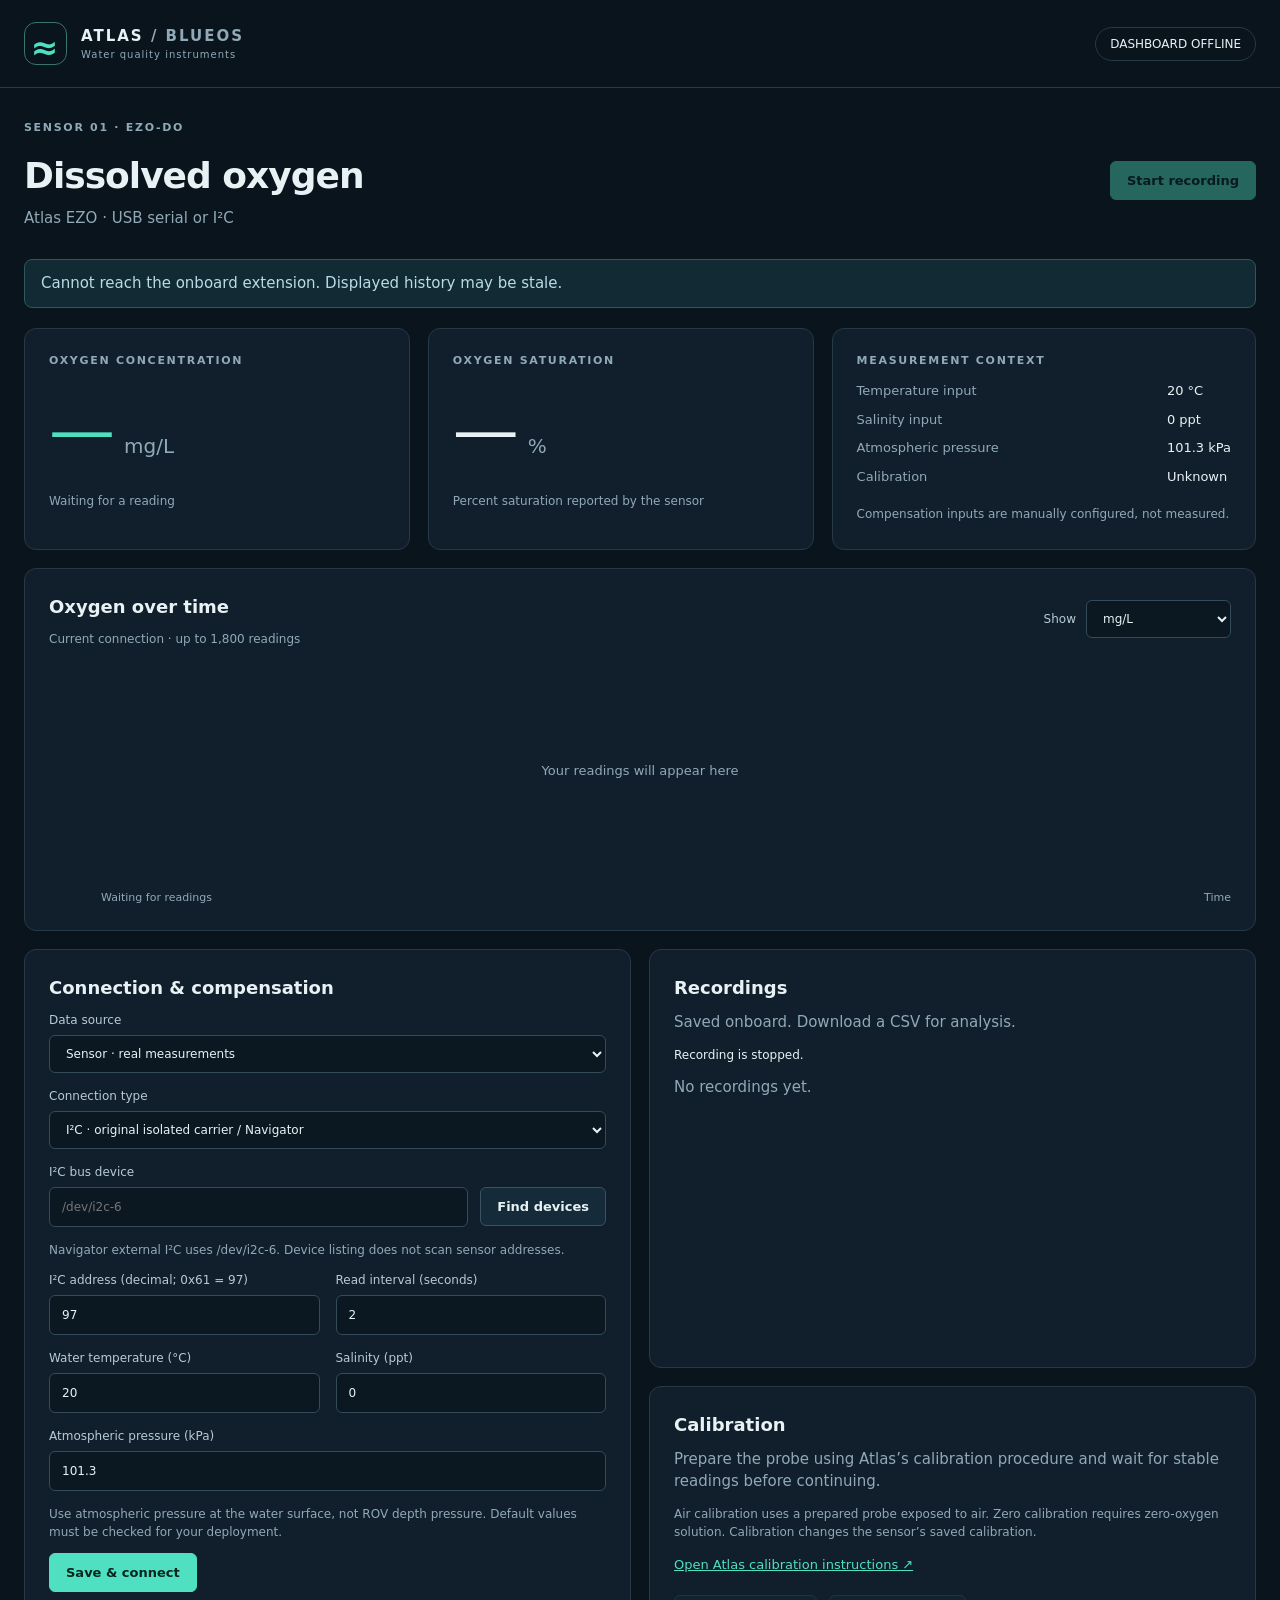
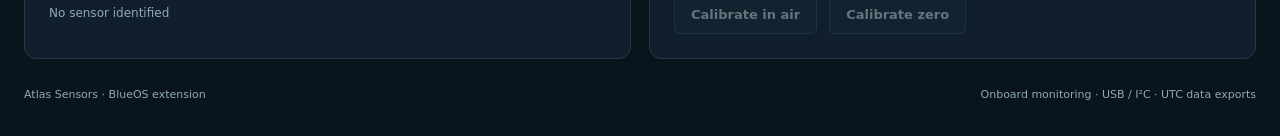
==== atlas/static/index.html @ 9c94e86c "Publish BlueOS extension through GitHub Container Registry" ====
<!doctype html>
<html lang="en">
<head><meta charset="utf-8"><meta name="viewport" content="width=device-width,initial-scale=1"><title>Atlas Sensors · BlueOS</title><link rel="stylesheet" href="style.css"></head>
<body>
<header><div class="brand"><span class="mark">≈</span><div>ATLAS <span class="muted">/ BLUEOS</span><small>Water quality instruments</small></div></div><span class="badge" id="status">Connecting to dashboard…</span></header>
<main>
<div class="heading"><div><p class="eyebrow">SENSOR 01 · EZO-DO</p><h1>Dissolved oxygen</h1><p class="muted">Atlas EZO · USB serial or I²C</p></div><button id="record" class="primary" disabled>Start recording</button></div>
<div id="notice" role="status" class="notice">Choose your sensor connection below to begin.</div>
<div id="message" role="alert" class="notice error" hidden></div>
<section class="metrics" aria-label="Current measurements">
<article class="card reading"><p class="eyebrow">OXYGEN CONCENTRATION</p><div><strong id="mg">—</strong><span class="unit">mg/L</span></div><p id="freshness" class="muted">Waiting for a reading</p></article>
<article class="card reading"><p class="eyebrow">OXYGEN SATURATION</p><div><strong id="sat">—</strong><span class="unit">%</span></div><p class="muted">Percent saturation reported by the sensor</p></article>
<article class="card context"><p class="eyebrow">MEASUREMENT CONTEXT</p><dl><dt>Temperature input</dt><dd id="ctx-temp">20 °C</dd><dt>Salinity input</dt><dd id="ctx-sal">0 ppt</dd><dt>Atmospheric pressure</dt><dd id="ctx-pressure">101.3 kPa</dd><dt>Calibration</dt><dd id="cal-status">Unknown</dd></dl><small class="muted">Compensation inputs are manually configured, not measured.</small></article>
</section>
<section class="card trend"><div class="section-title"><div><h2>Oxygen over time</h2><p class="muted">Current connection · up to 1,800 readings</p></div><label class="inline">Show <select id="metric"><option value="mg_l">mg/L</option><option value="saturation_pct">% saturation</option></select></label></div><canvas id="chart" role="img" aria-label="Dissolved oxygen trend chart"></canvas><div class="chart-footer"><span id="chart-start">Waiting for readings</span><span id="chart-end">Time</span></div></section>
<div class="bottom-grid">
<section class="card"><h2>Connection & compensation</h2><form id="settings">
<label>Data source<select id="mode"><option value="hardware">Sensor · real measurements</option><option value="demo">Demo · simulated measurements</option></select></label>
<label>Connection type<select id="transport"><option value="i2c">I²C · original isolated carrier / Navigator</option><option value="uart">UART / USB serial</option></select></label>
<div class="port-row"><label><span id="port-label">I²C bus device</span><input id="port" list="ports" placeholder="/dev/i2c-6"><datalist id="ports"></datalist></label><button type="button" id="refresh">Find devices</button></div><p id="port-help" class="muted small">Navigator external I²C uses /dev/i2c-6. Device listing does not scan sensor addresses.</p>
<div class="form-grid"><label id="address-field">I²C address (decimal; 0x61 = 97)<input id="i2c_address" type="number" min="8" max="119" step="1" value="97" required></label><label id="baud-field" hidden>Baud rate<select id="baud"><option>300</option><option>1200</option><option>2400</option><option selected>9600</option><option>19200</option><option>38400</option><option>57600</option><option>115200</option></select></label><label>Read interval (seconds)<input id="interval_s" type="number" min="1" max="60" step="1" value="2" required></label></div>
<div class="form-grid"><label>Water temperature (°C)<input id="temperature_c" type="number" min="0" max="50" step="0.1" value="20" required></label><label>Salinity (ppt)<input id="salinity_ppt" type="number" min="0" max="42" step="0.1" value="0" required></label></div>
<label>Atmospheric pressure (kPa)<input id="pressure_kpa" type="number" min="50" max="150" step="0.1" value="101.3" required></label><p class="small muted">Use atmospheric pressure at the water surface, not ROV depth pressure. Default values must be checked for your deployment.</p>
<button class="primary" id="save" type="submit">Save & connect</button><p class="small muted" id="identity">No sensor identified</p></form>
</section>
<div class="right-stack"><section class="card"><h2>Recordings</h2><p class="muted">Saved onboard. Download a CSV for analysis.</p><p id="record-state" class="small">Recording is stopped.</p><div id="sessions" class="sessions"><p class="muted">No recordings yet.</p></div></section>
<section class="card"><h2>Calibration</h2><p class="muted">Prepare the probe using Atlas’s calibration procedure and wait for stable readings before continuing.</p><p class="small muted">Air calibration uses a prepared probe exposed to air. Zero calibration requires zero-oxygen solution. Calibration changes the sensor’s saved calibration.</p><a href="https://files.atlas-scientific.com/DO_EZO_Datasheet.pdf" target="_blank" rel="noopener">Open Atlas calibration instructions ↗</a><div class="actions"><button id="cal-air" disabled>Calibrate in air</button><button id="cal-zero" disabled>Calibrate zero</button></div></section></div>
</div>
<footer>Atlas Sensors · BlueOS extension <span>Onboard monitoring · USB / I²C · UTC data exports</span></footer>
</main><script src="app.js"></script></body></html>
---- atlas/static/style.css ----
:root{color-scheme:dark;--bg:#09141d;--panel:#101f2b;--line:#263946;--text:#e8f2f5;--muted:#91a9b7;--accent:#4fe0c1}*{box-sizing:border-box}body{margin:0;background:var(--bg);color:var(--text);font:15px/1.5 system-ui,-apple-system,Segoe UI,sans-serif}header{padding:22px max(24px,calc((100vw - 1240px)/2));border-bottom:1px solid var(--line);display:flex;align-items:center;justify-content:space-between;gap:16px}.brand{display:flex;gap:14px;align-items:center;font-weight:700;letter-spacing:2px}.mark{display:grid;place-items:center;width:43px;height:43px;border:1px solid #3a746b;border-radius:12px;color:var(--accent);font-size:33px}.brand small{display:block;font-size:10px;color:var(--muted);letter-spacing:1px;font-weight:400}main{max-width:1288px;margin:auto;padding:32px 24px}h1{font-size:36px;letter-spacing:-1px;margin:2px 0 4px}h2{font-size:18px;margin:0 0 10px;font-weight:600}p{margin:0 0 12px}.heading{display:flex;align-items:center;justify-content:space-between;gap:16px;margin-bottom:18px}.eyebrow{font-size:11px;font-weight:650;letter-spacing:1.7px;color:var(--muted)}.muted{color:var(--muted)}.small,small{font-size:12px}.badge{font-size:12px;border:1px solid var(--line);border-radius:30px;padding:7px 14px;white-space:nowrap}.badge.live{color:var(--accent);border-color:#2a7365}.badge.demo{color:#f2c76e;border-color:#806738}.notice{border:1px solid #30565e;background:#112a33;padding:12px 16px;border-radius:8px;margin-bottom:20px;color:#b9dce4}.notice.demo{background:#302718;border-color:#69542f;color:#f2ce85}.notice.error{background:#351e25;border-color:#75424f;color:#ffb3c1}.metrics{display:grid;grid-template-columns:1fr 1fr 1.1fr;gap:18px}.card{background:var(--panel);border:1px solid var(--line);border-radius:12px;padding:24px}.reading strong{font-size:66px;letter-spacing:-3px;font-weight:500;font-variant-numeric:tabular-nums}.reading .unit{font-size:20px;color:var(--muted);margin-left:12px}.reading p:last-child{font-size:12px;margin:12px 0 0}.reading:first-child strong{color:var(--accent)}dl{display:grid;grid-template-columns:1fr auto;gap:9px;margin:8px 0 16px;font-size:13px}dt{color:var(--muted)}dd{margin:0;font-variant-numeric:tabular-nums}.trend{margin:18px 0}.section-title{display:flex;justify-content:space-between;gap:12px;align-items:center}.section-title p{font-size:12px}.inline{display:flex;gap:10px;align-items:center;width:auto}canvas{display:block;width:100%;height:230px}.chart-footer{display:flex;justify-content:space-between;color:var(--muted);font-size:11px;padding-left:52px}.bottom-grid{display:grid;grid-template-columns:1fr 1fr;gap:18px}.right-stack{display:flex;flex-direction:column;gap:18px}.right-stack .card:first-child{flex:1}label{display:block;font-size:12px;color:#b8cbd4;margin-bottom:14px}input,select{display:block;width:100%;margin-top:6px;background:#0b1822;border:1px solid #344b59;border-radius:6px;padding:10px 12px;font:inherit;color:var(--text);min-width:0}.inline select{margin:0;width:145px}button{border:1px solid #3a5261;border-radius:6px;background:#162b39;color:var(--text);font:600 13px system-ui;padding:11px 16px;cursor:pointer}button:hover{background:#203e4e}button.primary{background:var(--accent);border-color:var(--accent);color:#07251f}button.primary:hover{background:#8aedd7}button:disabled{opacity:.4;cursor:not-allowed}input:focus-visible,select:focus-visible,button:focus-visible,a:focus-visible{outline:2px solid var(--accent);outline-offset:3px}.form-grid{display:grid;grid-template-columns:1fr 1fr;gap:16px}.port-row{display:flex;gap:12px;align-items:center}.port-row label{flex:1;min-width:0}.port-row button{margin-top:8px;white-space:nowrap}a{color:var(--accent);font-size:13px}.actions{display:flex;gap:12px;margin-top:20px}.sessions{max-height:245px;overflow:auto}.session{display:flex;justify-content:space-between;align-items:center;gap:12px;border-top:1px solid var(--line);padding:12px 0;font-size:12px}.session small{display:block;color:var(--muted)}footer{margin-top:28px;color:var(--muted);font-size:11px;display:flex;justify-content:space-between;gap:12px}#identity{margin-top:12px;overflow-wrap:anywhere}[hidden]{display:none!important}@media(max-width:900px){.metrics{grid-template-columns:1fr 1fr}.context{grid-column:1/-1}.bottom-grid{grid-template-columns:1fr}.reading strong{font-size:54px}}@media(max-width:520px){header{padding:16px}.brand{letter-spacing:1px;font-size:12px}.badge{font-size:10px;padding:5px 9px}main{padding:22px 14px}h1{font-size:29px}.heading{align-items:flex-start;flex-direction:column}.card{padding:18px}.metrics{gap:10px}.reading strong{font-size:40px}.reading .unit{font-size:14px;margin-left:6px}.eyebrow{font-size:9px}.section-title{align-items:flex-start;flex-direction:column}.inline{margin-bottom:4px}.form-grid{gap:10px}footer{flex-direction:column}canvas{height:210px}}
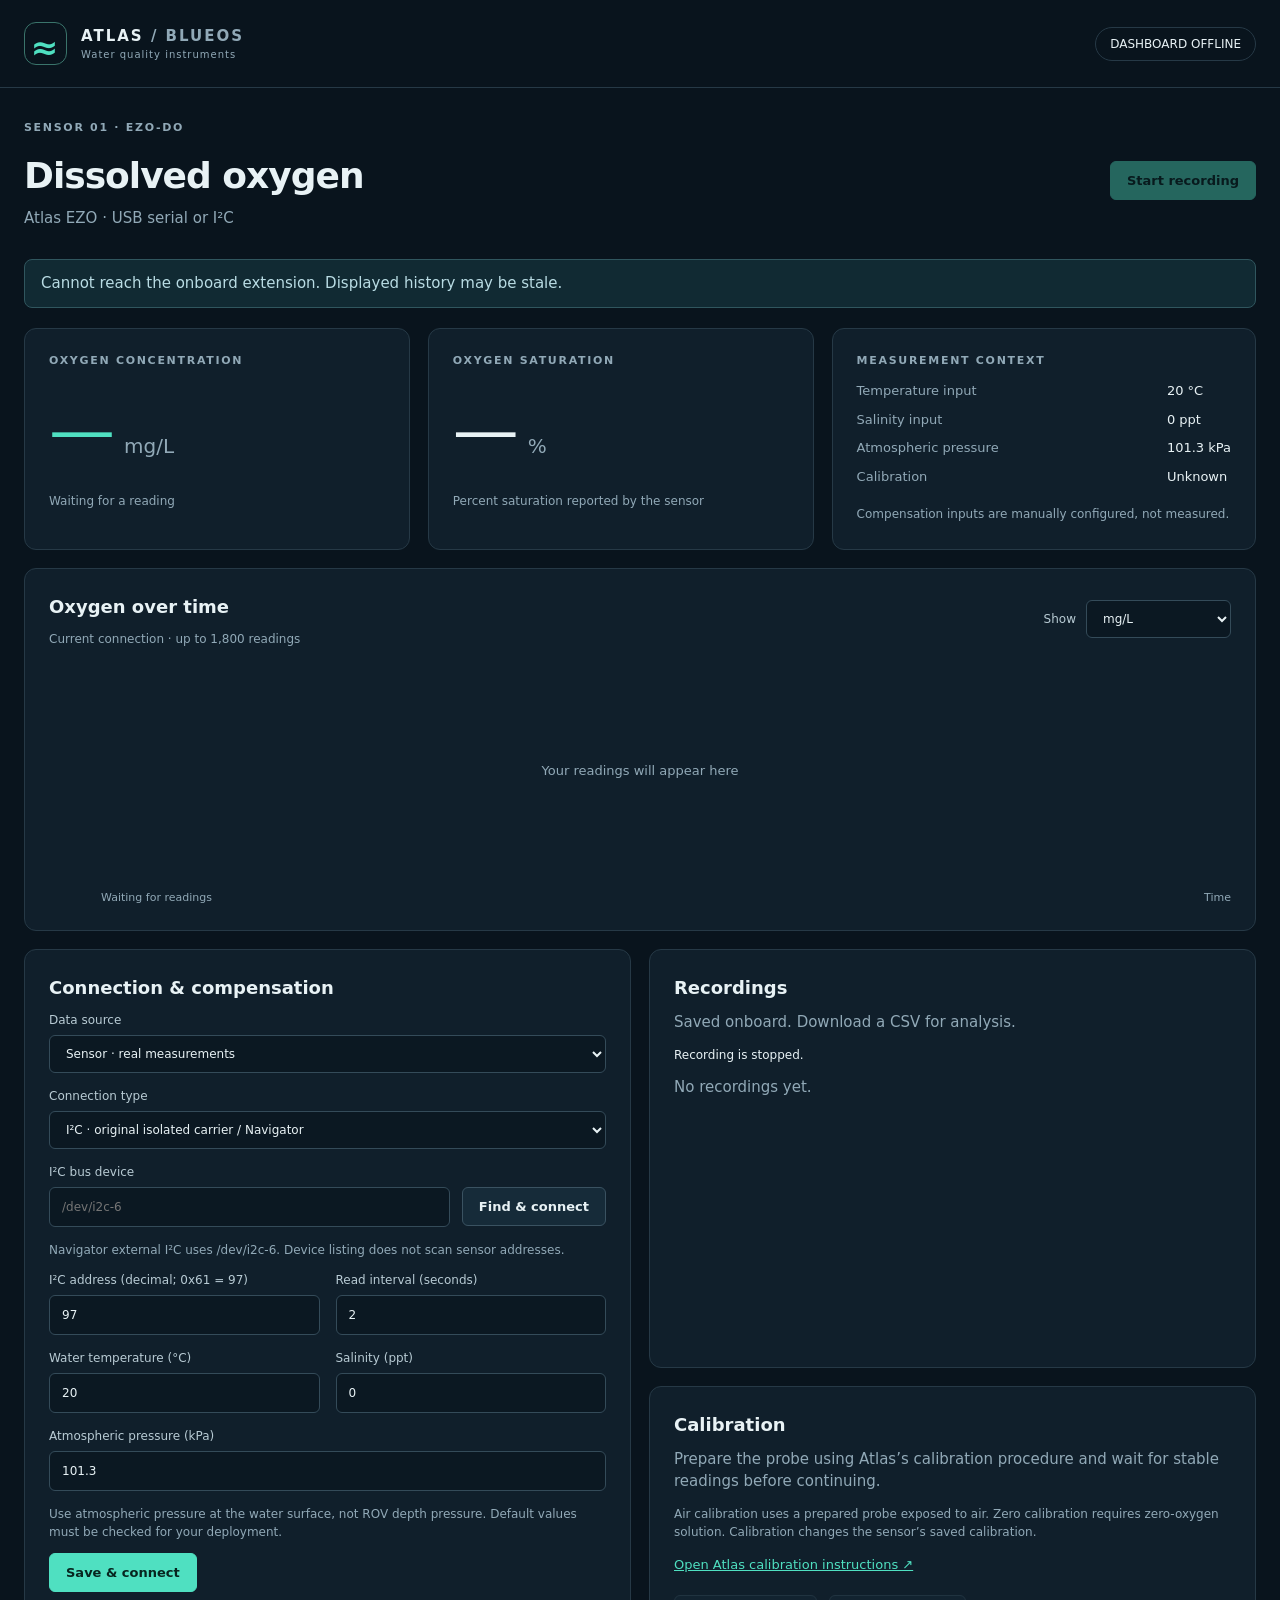
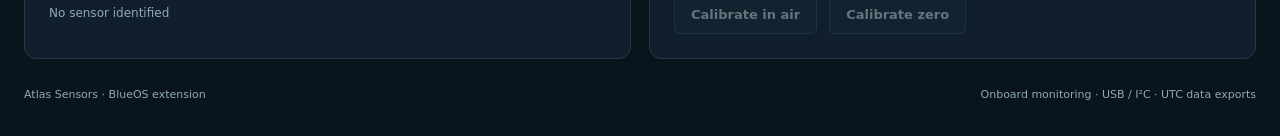
==== commit 9d3b715d: "Find and connect to EZO-DO automatically from the dashboard" ====
--- a/atlas/static/index.html
+++ b/atlas/static/index.html
@@ -17,7 +17,7 @@
 <section class="card"><h2>Connection & compensation</h2><form id="settings">
 <label>Data source<select id="mode"><option value="hardware">Sensor · real measurements</option><option value="demo">Demo · simulated measurements</option></select></label>
 <label>Connection type<select id="transport"><option value="i2c">I²C · original isolated carrier / Navigator</option><option value="uart">UART / USB serial</option></select></label>
-<div class="port-row"><label><span id="port-label">I²C bus device</span><input id="port" list="ports" placeholder="/dev/i2c-6"><datalist id="ports"></datalist></label><button type="button" id="refresh">Find devices</button></div><p id="port-help" class="muted small">Navigator external I²C uses /dev/i2c-6. Device listing does not scan sensor addresses.</p>
+<div class="port-row"><label><span id="port-label">I²C bus device</span><input id="port" list="ports" placeholder="/dev/i2c-6"><datalist id="ports"></datalist></label><button type="button" id="refresh">Find & connect</button></div><p id="port-help" class="muted small">Navigator external I²C uses /dev/i2c-6. Device listing does not scan sensor addresses.</p>
 <div class="form-grid"><label id="address-field">I²C address (decimal; 0x61 = 97)<input id="i2c_address" type="number" min="8" max="119" step="1" value="97" required></label><label id="baud-field" hidden>Baud rate<select id="baud"><option>300</option><option>1200</option><option>2400</option><option selected>9600</option><option>19200</option><option>38400</option><option>57600</option><option>115200</option></select></label><label>Read interval (seconds)<input id="interval_s" type="number" min="1" max="60" step="1" value="2" required></label></div>
 <div class="form-grid"><label>Water temperature (°C)<input id="temperature_c" type="number" min="0" max="50" step="0.1" value="20" required></label><label>Salinity (ppt)<input id="salinity_ppt" type="number" min="0" max="42" step="0.1" value="0" required></label></div>
 <label>Atmospheric pressure (kPa)<input id="pressure_kpa" type="number" min="50" max="150" step="0.1" value="101.3" required></label><p class="small muted">Use atmospheric pressure at the water surface, not ROV depth pressure. Default values must be checked for your deployment.</p>
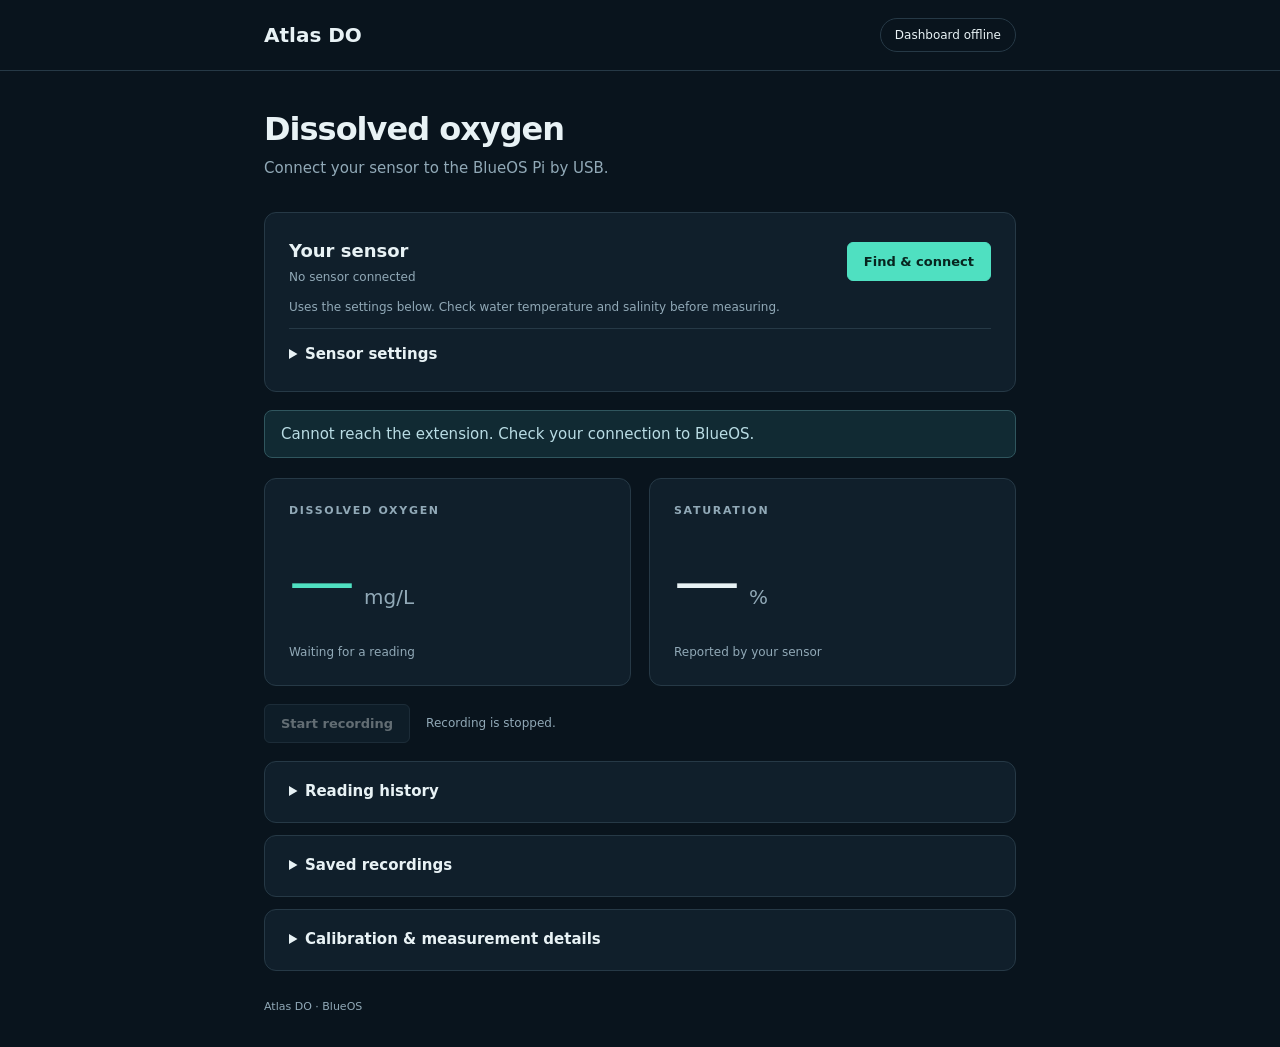
==== commit 4445dc4b: "Simplify the dashboard and explain sensor connection errors" ====
--- a/atlas/static/index.html
+++ b/atlas/static/index.html
@@ -1,30 +1,39 @@
 <!doctype html>
 <html lang="en">
-<head><meta charset="utf-8"><meta name="viewport" content="width=device-width,initial-scale=1"><title>Atlas Sensors · BlueOS</title><link rel="stylesheet" href="style.css"></head>
+<head><meta charset="utf-8"><meta name="viewport" content="width=device-width,initial-scale=1"><title>Atlas DO · BlueOS</title><link rel="stylesheet" href="style.css"></head>
 <body>
-<header><div class="brand"><span class="mark">≈</span><div>ATLAS <span class="muted">/ BLUEOS</span><small>Water quality instruments</small></div></div><span class="badge" id="status">Connecting to dashboard…</span></header>
+<header><div class="brand">Atlas DO</div><span class="badge" id="status">Loading…</span></header>
 <main>
-<div class="heading"><div><p class="eyebrow">SENSOR 01 · EZO-DO</p><h1>Dissolved oxygen</h1><p class="muted">Atlas EZO · USB serial or I²C</p></div><button id="record" class="primary" disabled>Start recording</button></div>
-<div id="notice" role="status" class="notice">Choose your sensor connection below to begin.</div>
+<div class="heading"><div><h1>Dissolved oxygen</h1><p class="muted">Connect your sensor to the BlueOS Pi by USB.</p></div></div>
+<form id="settings" class="card connection">
+<div class="connect-row"><div><h2>Your sensor</h2><p id="identity" class="small muted">No sensor connected</p></div><button type="button" class="primary" id="refresh">Find & connect</button></div>
+<p class="small muted">Uses the settings below. Check water temperature and salinity before measuring.</p>
+<details id="advanced"><summary>Sensor settings</summary><div class="details-content">
+<label>Connection<select id="transport"><option value="uart">USB carrier</option><option value="i2c">I²C · original carrier</option></select></label>
+<label><span id="port-label">USB device (optional)</span><input id="port" list="ports" placeholder="Choose automatically"><datalist id="ports"></datalist></label><p id="port-help" class="muted small">Find & connect chooses the sensor's USB port automatically.</p>
+<div class="form-grid"><label id="address-field" hidden>I²C address<input id="i2c_address" type="number" min="8" max="119" step="1" value="97" required></label><label id="baud-field">Baud rate<select id="baud"><option>300</option><option>1200</option><option>2400</option><option selected>9600</option><option>19200</option><option>38400</option><option>57600</option><option>115200</option></select></label><label>Read every (seconds)<input id="interval_s" type="number" min="1" max="60" step="1" value="2" required></label></div>
+<div class="form-grid"><label>Water temperature (°C)<input id="temperature_c" type="number" min="0" max="50" step="0.1" value="20" required></label><label>Salinity (ppt)<input id="salinity_ppt" type="number" min="0" max="42" step="0.1" value="0" required></label></div>
+<label>Air pressure at the water surface (kPa)<input id="pressure_kpa" type="number" min="50" max="150" step="0.1" value="101.3" required></label>
+<p class="small muted">These values are entered manually. Use surface air pressure, not pressure at the ROV's depth.</p>
+<label>Measurements<select id="mode"><option value="hardware">Real sensor</option><option value="demo">Demo · simulated readings</option></select></label>
+<button id="save" type="submit">Apply settings</button>
+</div></details>
+</form>
+<div id="notice" role="status" class="notice">Click Find & connect to start.</div>
+<details id="error-details" class="technical" hidden><summary>Technical details</summary><pre id="error-raw"></pre></details>
 <div id="message" role="alert" class="notice error" hidden></div>
+<details id="message-details" class="technical" hidden><summary>Technical details</summary><pre id="message-raw"></pre></details>
 <section class="metrics" aria-label="Current measurements">
-<article class="card reading"><p class="eyebrow">OXYGEN CONCENTRATION</p><div><strong id="mg">—</strong><span class="unit">mg/L</span></div><p id="freshness" class="muted">Waiting for a reading</p></article>
-<article class="card reading"><p class="eyebrow">OXYGEN SATURATION</p><div><strong id="sat">—</strong><span class="unit">%</span></div><p class="muted">Percent saturation reported by the sensor</p></article>
-<article class="card context"><p class="eyebrow">MEASUREMENT CONTEXT</p><dl><dt>Temperature input</dt><dd id="ctx-temp">20 °C</dd><dt>Salinity input</dt><dd id="ctx-sal">0 ppt</dd><dt>Atmospheric pressure</dt><dd id="ctx-pressure">101.3 kPa</dd><dt>Calibration</dt><dd id="cal-status">Unknown</dd></dl><small class="muted">Compensation inputs are manually configured, not measured.</small></article>
+<article class="card reading"><p class="eyebrow">DISSOLVED OXYGEN</p><div><strong id="mg">—</strong><span class="unit">mg/L</span></div><p id="freshness" class="muted">Waiting for a reading</p></article>
+<article class="card reading"><p class="eyebrow">SATURATION</p><div><strong id="sat">—</strong><span class="unit">%</span></div><p class="muted">Reported by your sensor</p></article>
 </section>
-<section class="card trend"><div class="section-title"><div><h2>Oxygen over time</h2><p class="muted">Current connection · up to 1,800 readings</p></div><label class="inline">Show <select id="metric"><option value="mg_l">mg/L</option><option value="saturation_pct">% saturation</option></select></label></div><canvas id="chart" role="img" aria-label="Dissolved oxygen trend chart"></canvas><div class="chart-footer"><span id="chart-start">Waiting for readings</span><span id="chart-end">Time</span></div></section>
-<div class="bottom-grid">
-<section class="card"><h2>Connection & compensation</h2><form id="settings">
-<label>Data source<select id="mode"><option value="hardware">Sensor · real measurements</option><option value="demo">Demo · simulated measurements</option></select></label>
-<label>Connection type<select id="transport"><option value="i2c">I²C · original isolated carrier / Navigator</option><option value="uart">UART / USB serial</option></select></label>
-<div class="port-row"><label><span id="port-label">I²C bus device</span><input id="port" list="ports" placeholder="/dev/i2c-6"><datalist id="ports"></datalist></label><button type="button" id="refresh">Find & connect</button></div><p id="port-help" class="muted small">Navigator external I²C uses /dev/i2c-6. Device listing does not scan sensor addresses.</p>
-<div class="form-grid"><label id="address-field">I²C address (decimal; 0x61 = 97)<input id="i2c_address" type="number" min="8" max="119" step="1" value="97" required></label><label id="baud-field" hidden>Baud rate<select id="baud"><option>300</option><option>1200</option><option>2400</option><option selected>9600</option><option>19200</option><option>38400</option><option>57600</option><option>115200</option></select></label><label>Read interval (seconds)<input id="interval_s" type="number" min="1" max="60" step="1" value="2" required></label></div>
-<div class="form-grid"><label>Water temperature (°C)<input id="temperature_c" type="number" min="0" max="50" step="0.1" value="20" required></label><label>Salinity (ppt)<input id="salinity_ppt" type="number" min="0" max="42" step="0.1" value="0" required></label></div>
-<label>Atmospheric pressure (kPa)<input id="pressure_kpa" type="number" min="50" max="150" step="0.1" value="101.3" required></label><p class="small muted">Use atmospheric pressure at the water surface, not ROV depth pressure. Default values must be checked for your deployment.</p>
-<button class="primary" id="save" type="submit">Save & connect</button><p class="small muted" id="identity">No sensor identified</p></form>
-</section>
-<div class="right-stack"><section class="card"><h2>Recordings</h2><p class="muted">Saved onboard. Download a CSV for analysis.</p><p id="record-state" class="small">Recording is stopped.</p><div id="sessions" class="sessions"><p class="muted">No recordings yet.</p></div></section>
-<section class="card"><h2>Calibration</h2><p class="muted">Prepare the probe using Atlas’s calibration procedure and wait for stable readings before continuing.</p><p class="small muted">Air calibration uses a prepared probe exposed to air. Zero calibration requires zero-oxygen solution. Calibration changes the sensor’s saved calibration.</p><a href="https://files.atlas-scientific.com/DO_EZO_Datasheet.pdf" target="_blank" rel="noopener">Open Atlas calibration instructions ↗</a><div class="actions"><button id="cal-air" disabled>Calibrate in air</button><button id="cal-zero" disabled>Calibrate zero</button></div></section></div>
-</div>
-<footer>Atlas Sensors · BlueOS extension <span>Onboard monitoring · USB / I²C · UTC data exports</span></footer>
+<div class="record-row"><button id="record" disabled>Start recording</button><p id="record-state" class="small muted">Recording is stopped.</p></div>
+<details class="card expandable" id="trend"><summary>Reading history</summary><div class="details-content"><label class="inline">Show <select id="metric"><option value="mg_l">mg/L</option><option value="saturation_pct">% saturation</option></select></label><canvas id="chart" role="img" aria-label="Dissolved oxygen trend chart"></canvas><div class="chart-footer"><span id="chart-start">Waiting for readings</span><span id="chart-end">Time</span></div></div></details>
+<details class="card expandable"><summary>Saved recordings</summary><div class="details-content"><p class="small muted">Saved on the Pi. Download a CSV to your computer.</p><div id="sessions" class="sessions"><p class="muted">No recordings yet.</p></div></div></details>
+<details class="card expandable"><summary>Calibration & measurement details</summary><div class="details-content">
+<dl><dt>Water temperature</dt><dd id="ctx-temp">20 °C</dd><dt>Salinity</dt><dd id="ctx-sal">0 ppt</dd><dt>Air pressure</dt><dd id="ctx-pressure">101.3 kPa</dd><dt>Calibration</dt><dd id="cal-status">Unknown</dd></dl>
+<p class="small muted">Follow Atlas's probe preparation instructions and wait for stable readings before calibrating. Air calibration uses a prepared probe exposed to air. Zero calibration requires zero-oxygen solution. Both change the sensor's saved calibration.</p>
+<a href="https://files.atlas-scientific.com/DO_EZO_Datasheet.pdf" target="_blank" rel="noopener">Atlas calibration instructions ↗</a><div class="actions"><button id="cal-air" disabled>Calibrate in air</button><button id="cal-zero" disabled>Calibrate zero</button></div>
+</div></details>
+<footer>Atlas DO · BlueOS</footer>
 </main><script src="app.js"></script></body></html>
--- a/atlas/static/style.css
+++ b/atlas/static/style.css
@@ -1 +1,3 @@
 :root{color-scheme:dark;--bg:#09141d;--panel:#101f2b;--line:#263946;--text:#e8f2f5;--muted:#91a9b7;--accent:#4fe0c1}*{box-sizing:border-box}body{margin:0;background:var(--bg);color:var(--text);font:15px/1.5 system-ui,-apple-system,Segoe UI,sans-serif}header{padding:22px max(24px,calc((100vw - 1240px)/2));border-bottom:1px solid var(--line);display:flex;align-items:center;justify-content:space-between;gap:16px}.brand{display:flex;gap:14px;align-items:center;font-weight:700;letter-spacing:2px}.mark{display:grid;place-items:center;width:43px;height:43px;border:1px solid #3a746b;border-radius:12px;color:var(--accent);font-size:33px}.brand small{display:block;font-size:10px;color:var(--muted);letter-spacing:1px;font-weight:400}main{max-width:1288px;margin:auto;padding:32px 24px}h1{font-size:36px;letter-spacing:-1px;margin:2px 0 4px}h2{font-size:18px;margin:0 0 10px;font-weight:600}p{margin:0 0 12px}.heading{display:flex;align-items:center;justify-content:space-between;gap:16px;margin-bottom:18px}.eyebrow{font-size:11px;font-weight:650;letter-spacing:1.7px;color:var(--muted)}.muted{color:var(--muted)}.small,small{font-size:12px}.badge{font-size:12px;border:1px solid var(--line);border-radius:30px;padding:7px 14px;white-space:nowrap}.badge.live{color:var(--accent);border-color:#2a7365}.badge.demo{color:#f2c76e;border-color:#806738}.notice{border:1px solid #30565e;background:#112a33;padding:12px 16px;border-radius:8px;margin-bottom:20px;color:#b9dce4}.notice.demo{background:#302718;border-color:#69542f;color:#f2ce85}.notice.error{background:#351e25;border-color:#75424f;color:#ffb3c1}.metrics{display:grid;grid-template-columns:1fr 1fr 1.1fr;gap:18px}.card{background:var(--panel);border:1px solid var(--line);border-radius:12px;padding:24px}.reading strong{font-size:66px;letter-spacing:-3px;font-weight:500;font-variant-numeric:tabular-nums}.reading .unit{font-size:20px;color:var(--muted);margin-left:12px}.reading p:last-child{font-size:12px;margin:12px 0 0}.reading:first-child strong{color:var(--accent)}dl{display:grid;grid-template-columns:1fr auto;gap:9px;margin:8px 0 16px;font-size:13px}dt{color:var(--muted)}dd{margin:0;font-variant-numeric:tabular-nums}.trend{margin:18px 0}.section-title{display:flex;justify-content:space-between;gap:12px;align-items:center}.section-title p{font-size:12px}.inline{display:flex;gap:10px;align-items:center;width:auto}canvas{display:block;width:100%;height:230px}.chart-footer{display:flex;justify-content:space-between;color:var(--muted);font-size:11px;padding-left:52px}.bottom-grid{display:grid;grid-template-columns:1fr 1fr;gap:18px}.right-stack{display:flex;flex-direction:column;gap:18px}.right-stack .card:first-child{flex:1}label{display:block;font-size:12px;color:#b8cbd4;margin-bottom:14px}input,select{display:block;width:100%;margin-top:6px;background:#0b1822;border:1px solid #344b59;border-radius:6px;padding:10px 12px;font:inherit;color:var(--text);min-width:0}.inline select{margin:0;width:145px}button{border:1px solid #3a5261;border-radius:6px;background:#162b39;color:var(--text);font:600 13px system-ui;padding:11px 16px;cursor:pointer}button:hover{background:#203e4e}button.primary{background:var(--accent);border-color:var(--accent);color:#07251f}button.primary:hover{background:#8aedd7}button:disabled{opacity:.4;cursor:not-allowed}input:focus-visible,select:focus-visible,button:focus-visible,a:focus-visible{outline:2px solid var(--accent);outline-offset:3px}.form-grid{display:grid;grid-template-columns:1fr 1fr;gap:16px}.port-row{display:flex;gap:12px;align-items:center}.port-row label{flex:1;min-width:0}.port-row button{margin-top:8px;white-space:nowrap}a{color:var(--accent);font-size:13px}.actions{display:flex;gap:12px;margin-top:20px}.sessions{max-height:245px;overflow:auto}.session{display:flex;justify-content:space-between;align-items:center;gap:12px;border-top:1px solid var(--line);padding:12px 0;font-size:12px}.session small{display:block;color:var(--muted)}footer{margin-top:28px;color:var(--muted);font-size:11px;display:flex;justify-content:space-between;gap:12px}#identity{margin-top:12px;overflow-wrap:anywhere}[hidden]{display:none!important}@media(max-width:900px){.metrics{grid-template-columns:1fr 1fr}.context{grid-column:1/-1}.bottom-grid{grid-template-columns:1fr}.reading strong{font-size:54px}}@media(max-width:520px){header{padding:16px}.brand{letter-spacing:1px;font-size:12px}.badge{font-size:10px;padding:5px 9px}main{padding:22px 14px}h1{font-size:29px}.heading{align-items:flex-start;flex-direction:column}.card{padding:18px}.metrics{gap:10px}.reading strong{font-size:40px}.reading .unit{font-size:14px;margin-left:6px}.eyebrow{font-size:9px}.section-title{align-items:flex-start;flex-direction:column}.inline{margin-bottom:4px}.form-grid{gap:10px}footer{flex-direction:column}canvas{height:210px}}
+
+main{max-width:800px}header{padding:18px max(24px,calc((100vw - 752px)/2))}.brand{letter-spacing:0;font-size:20px}.heading{margin-bottom:20px}h1{font-size:32px}.connection{margin-bottom:18px}.connect-row{display:flex;justify-content:space-between;align-items:center;gap:16px;margin-bottom:12px}.connect-row h2{margin-bottom:4px}#identity{margin:0}.metrics{grid-template-columns:1fr 1fr}.record-row{display:flex;align-items:center;gap:16px;margin:18px 0}.record-row p{margin:0}.expandable{margin:12px 0;padding:18px 24px}summary{cursor:pointer;font-weight:600;min-height:24px}summary:focus-visible{outline:2px solid var(--accent);outline-offset:4px}.details-content{padding-top:18px}.connection details{border-top:1px solid var(--line);padding-top:14px}.technical{margin:-10px 0 18px;color:var(--muted);font-size:12px}.technical pre{white-space:pre-wrap;overflow-wrap:anywhere;font-size:12px}.actions{flex-wrap:wrap}@media(max-width:520px){.connect-row{align-items:flex-start;flex-direction:column}.connect-row button{width:100%}.record-row{align-items:flex-start;flex-direction:column}.metrics{grid-template-columns:1fr 1fr}.expandable{padding:18px}}
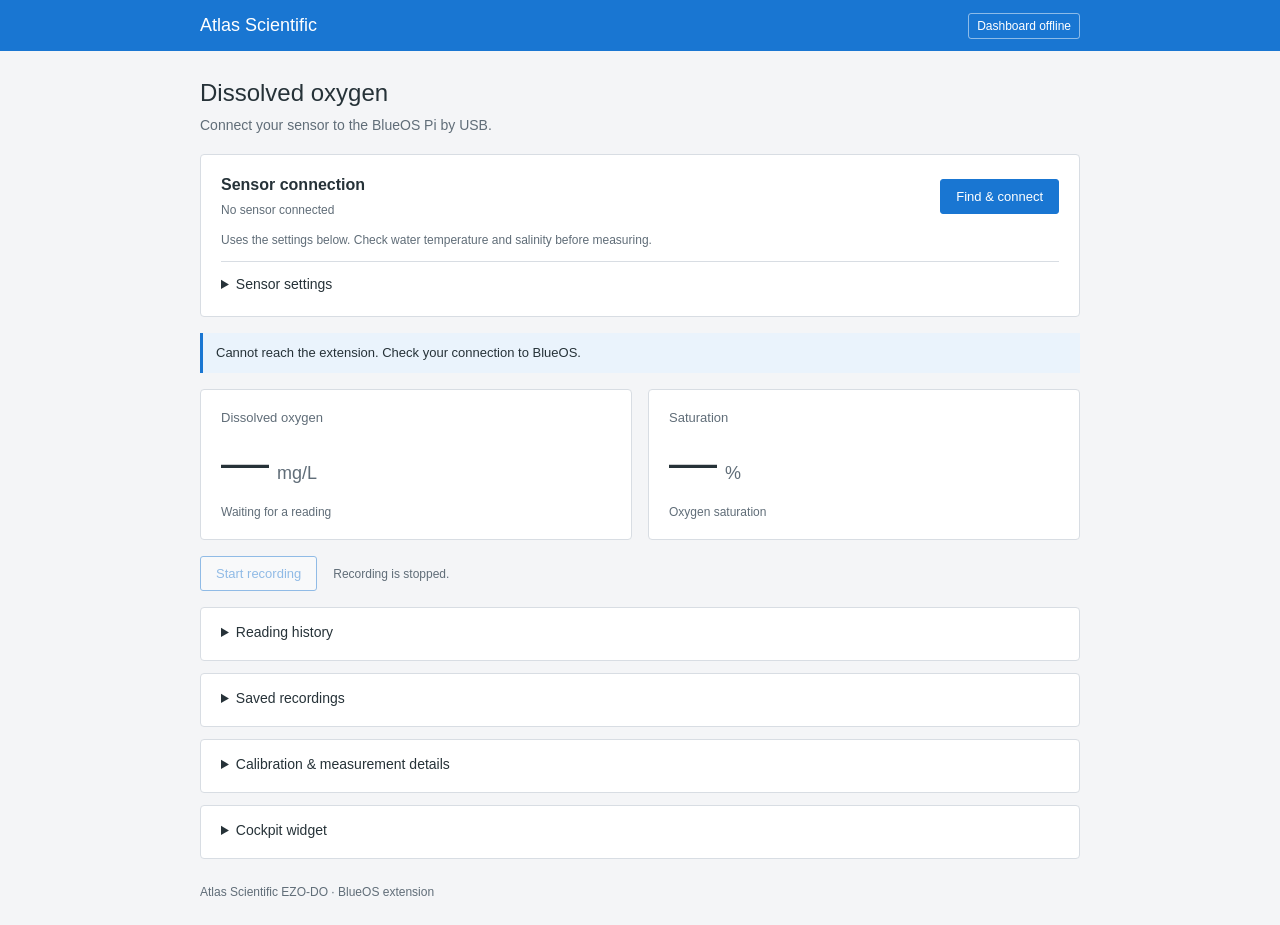
==== commit 8093499f: "Add Cockpit oxygen widget and simplify the BlueOS dashboard" ====
--- a/atlas/static/index.html
+++ b/atlas/static/index.html
@@ -2,11 +2,11 @@
 <html lang="en">
 <head><meta charset="utf-8"><meta name="viewport" content="width=device-width,initial-scale=1"><title>Atlas DO · BlueOS</title><link rel="stylesheet" href="style.css"></head>
 <body>
-<header><div class="brand">Atlas DO</div><span class="badge" id="status">Loading…</span></header>
+<header><div class="brand">Atlas Scientific</div><span class="badge" id="status">Loading…</span></header>
 <main>
 <div class="heading"><div><h1>Dissolved oxygen</h1><p class="muted">Connect your sensor to the BlueOS Pi by USB.</p></div></div>
 <form id="settings" class="card connection">
-<div class="connect-row"><div><h2>Your sensor</h2><p id="identity" class="small muted">No sensor connected</p></div><button type="button" class="primary" id="refresh">Find & connect</button></div>
+<div class="connect-row"><div><h2>Sensor connection</h2><p id="identity" class="small muted">No sensor connected</p></div><button type="button" class="primary" id="refresh">Find & connect</button></div>
 <p class="small muted">Uses the settings below. Check water temperature and salinity before measuring.</p>
 <details id="advanced"><summary>Sensor settings</summary><div class="details-content">
 <label>Connection<select id="transport"><option value="uart">USB carrier</option><option value="i2c">I²C · original carrier</option></select></label>
@@ -24,8 +24,8 @@
 <div id="message" role="alert" class="notice error" hidden></div>
 <details id="message-details" class="technical" hidden><summary>Technical details</summary><pre id="message-raw"></pre></details>
 <section class="metrics" aria-label="Current measurements">
-<article class="card reading"><p class="eyebrow">DISSOLVED OXYGEN</p><div><strong id="mg">—</strong><span class="unit">mg/L</span></div><p id="freshness" class="muted">Waiting for a reading</p></article>
-<article class="card reading"><p class="eyebrow">SATURATION</p><div><strong id="sat">—</strong><span class="unit">%</span></div><p class="muted">Reported by your sensor</p></article>
+<article class="card reading"><p class="eyebrow">Dissolved oxygen</p><div><strong id="mg">—</strong><span class="unit">mg/L</span></div><p id="freshness" class="muted">Waiting for a reading</p></article>
+<article class="card reading"><p class="eyebrow">Saturation</p><div><strong id="sat">—</strong><span class="unit">%</span></div><p class="muted">Oxygen saturation</p></article>
 </section>
 <div class="record-row"><button id="record" disabled>Start recording</button><p id="record-state" class="small muted">Recording is stopped.</p></div>
 <details class="card expandable" id="trend"><summary>Reading history</summary><div class="details-content"><label class="inline">Show <select id="metric"><option value="mg_l">mg/L</option><option value="saturation_pct">% saturation</option></select></label><canvas id="chart" role="img" aria-label="Dissolved oxygen trend chart"></canvas><div class="chart-footer"><span id="chart-start">Waiting for readings</span><span id="chart-end">Time</span></div></div></details>
@@ -35,5 +35,6 @@
 <p class="small muted">Follow Atlas's probe preparation instructions and wait for stable readings before calibrating. Air calibration uses a prepared probe exposed to air. Zero calibration requires zero-oxygen solution. Both change the sensor's saved calibration.</p>
 <a href="https://files.atlas-scientific.com/DO_EZO_Datasheet.pdf" target="_blank" rel="noopener">Atlas calibration instructions ↗</a><div class="actions"><button id="cal-air" disabled>Calibrate in air</button><button id="cal-zero" disabled>Calibrate zero</button></div>
 </div></details>
-<footer>Atlas DO · BlueOS</footer>
+<details class="card expandable"><summary>Cockpit widget</summary><div class="details-content"><p>In Cockpit, enter Edit mode, open the widget picker and add <strong>Atlas Dissolved Oxygen</strong>.</p><p class="small muted">The widget shows readings from this sensor connection. Connect the sensor here first.</p><a href="widget.html" target="_blank" rel="noopener">Preview widget</a></div></details>
+<footer>Atlas Scientific EZO-DO · BlueOS extension</footer>
 </main><script src="app.js"></script></body></html>
--- a/atlas/static/style.css
+++ b/atlas/static/style.css
@@ -1,3 +1,3 @@
-:root{color-scheme:dark;--bg:#09141d;--panel:#101f2b;--line:#263946;--text:#e8f2f5;--muted:#91a9b7;--accent:#4fe0c1}*{box-sizing:border-box}body{margin:0;background:var(--bg);color:var(--text);font:15px/1.5 system-ui,-apple-system,Segoe UI,sans-serif}header{padding:22px max(24px,calc((100vw - 1240px)/2));border-bottom:1px solid var(--line);display:flex;align-items:center;justify-content:space-between;gap:16px}.brand{display:flex;gap:14px;align-items:center;font-weight:700;letter-spacing:2px}.mark{display:grid;place-items:center;width:43px;height:43px;border:1px solid #3a746b;border-radius:12px;color:var(--accent);font-size:33px}.brand small{display:block;font-size:10px;color:var(--muted);letter-spacing:1px;font-weight:400}main{max-width:1288px;margin:auto;padding:32px 24px}h1{font-size:36px;letter-spacing:-1px;margin:2px 0 4px}h2{font-size:18px;margin:0 0 10px;font-weight:600}p{margin:0 0 12px}.heading{display:flex;align-items:center;justify-content:space-between;gap:16px;margin-bottom:18px}.eyebrow{font-size:11px;font-weight:650;letter-spacing:1.7px;color:var(--muted)}.muted{color:var(--muted)}.small,small{font-size:12px}.badge{font-size:12px;border:1px solid var(--line);border-radius:30px;padding:7px 14px;white-space:nowrap}.badge.live{color:var(--accent);border-color:#2a7365}.badge.demo{color:#f2c76e;border-color:#806738}.notice{border:1px solid #30565e;background:#112a33;padding:12px 16px;border-radius:8px;margin-bottom:20px;color:#b9dce4}.notice.demo{background:#302718;border-color:#69542f;color:#f2ce85}.notice.error{background:#351e25;border-color:#75424f;color:#ffb3c1}.metrics{display:grid;grid-template-columns:1fr 1fr 1.1fr;gap:18px}.card{background:var(--panel);border:1px solid var(--line);border-radius:12px;padding:24px}.reading strong{font-size:66px;letter-spacing:-3px;font-weight:500;font-variant-numeric:tabular-nums}.reading .unit{font-size:20px;color:var(--muted);margin-left:12px}.reading p:last-child{font-size:12px;margin:12px 0 0}.reading:first-child strong{color:var(--accent)}dl{display:grid;grid-template-columns:1fr auto;gap:9px;margin:8px 0 16px;font-size:13px}dt{color:var(--muted)}dd{margin:0;font-variant-numeric:tabular-nums}.trend{margin:18px 0}.section-title{display:flex;justify-content:space-between;gap:12px;align-items:center}.section-title p{font-size:12px}.inline{display:flex;gap:10px;align-items:center;width:auto}canvas{display:block;width:100%;height:230px}.chart-footer{display:flex;justify-content:space-between;color:var(--muted);font-size:11px;padding-left:52px}.bottom-grid{display:grid;grid-template-columns:1fr 1fr;gap:18px}.right-stack{display:flex;flex-direction:column;gap:18px}.right-stack .card:first-child{flex:1}label{display:block;font-size:12px;color:#b8cbd4;margin-bottom:14px}input,select{display:block;width:100%;margin-top:6px;background:#0b1822;border:1px solid #344b59;border-radius:6px;padding:10px 12px;font:inherit;color:var(--text);min-width:0}.inline select{margin:0;width:145px}button{border:1px solid #3a5261;border-radius:6px;background:#162b39;color:var(--text);font:600 13px system-ui;padding:11px 16px;cursor:pointer}button:hover{background:#203e4e}button.primary{background:var(--accent);border-color:var(--accent);color:#07251f}button.primary:hover{background:#8aedd7}button:disabled{opacity:.4;cursor:not-allowed}input:focus-visible,select:focus-visible,button:focus-visible,a:focus-visible{outline:2px solid var(--accent);outline-offset:3px}.form-grid{display:grid;grid-template-columns:1fr 1fr;gap:16px}.port-row{display:flex;gap:12px;align-items:center}.port-row label{flex:1;min-width:0}.port-row button{margin-top:8px;white-space:nowrap}a{color:var(--accent);font-size:13px}.actions{display:flex;gap:12px;margin-top:20px}.sessions{max-height:245px;overflow:auto}.session{display:flex;justify-content:space-between;align-items:center;gap:12px;border-top:1px solid var(--line);padding:12px 0;font-size:12px}.session small{display:block;color:var(--muted)}footer{margin-top:28px;color:var(--muted);font-size:11px;display:flex;justify-content:space-between;gap:12px}#identity{margin-top:12px;overflow-wrap:anywhere}[hidden]{display:none!important}@media(max-width:900px){.metrics{grid-template-columns:1fr 1fr}.context{grid-column:1/-1}.bottom-grid{grid-template-columns:1fr}.reading strong{font-size:54px}}@media(max-width:520px){header{padding:16px}.brand{letter-spacing:1px;font-size:12px}.badge{font-size:10px;padding:5px 9px}main{padding:22px 14px}h1{font-size:29px}.heading{align-items:flex-start;flex-direction:column}.card{padding:18px}.metrics{gap:10px}.reading strong{font-size:40px}.reading .unit{font-size:14px;margin-left:6px}.eyebrow{font-size:9px}.section-title{align-items:flex-start;flex-direction:column}.inline{margin-bottom:4px}.form-grid{gap:10px}footer{flex-direction:column}canvas{height:210px}}
-
-main{max-width:800px}header{padding:18px max(24px,calc((100vw - 752px)/2))}.brand{letter-spacing:0;font-size:20px}.heading{margin-bottom:20px}h1{font-size:32px}.connection{margin-bottom:18px}.connect-row{display:flex;justify-content:space-between;align-items:center;gap:16px;margin-bottom:12px}.connect-row h2{margin-bottom:4px}#identity{margin:0}.metrics{grid-template-columns:1fr 1fr}.record-row{display:flex;align-items:center;gap:16px;margin:18px 0}.record-row p{margin:0}.expandable{margin:12px 0;padding:18px 24px}summary{cursor:pointer;font-weight:600;min-height:24px}summary:focus-visible{outline:2px solid var(--accent);outline-offset:4px}.details-content{padding-top:18px}.connection details{border-top:1px solid var(--line);padding-top:14px}.technical{margin:-10px 0 18px;color:var(--muted);font-size:12px}.technical pre{white-space:pre-wrap;overflow-wrap:anywhere;font-size:12px}.actions{flex-wrap:wrap}@media(max-width:520px){.connect-row{align-items:flex-start;flex-direction:column}.connect-row button{width:100%}.record-row{align-items:flex-start;flex-direction:column}.metrics{grid-template-columns:1fr 1fr}.expandable{padding:18px}}
+:root{color-scheme:light;--bg:#f4f5f7;--panel:#fff;--line:#d8dde3;--text:#263238;--muted:#606d78;--accent:#1976d2}*{box-sizing:border-box}body{margin:0;background:var(--bg);color:var(--text);font:14px/1.5 "Segoe UI",Roboto,Arial,sans-serif}header{background:#1976d2;color:white;padding:12px max(20px,calc((100vw - 880px)/2));display:flex;justify-content:space-between;align-items:center;gap:16px}.brand{font-size:18px;font-weight:500}.badge{font-size:12px;padding:3px 8px;border:1px solid #ffffff80;border-radius:3px;white-space:nowrap}.badge.live{background:#ffffff20}.badge.demo{background:#735800}main{max-width:920px;margin:auto;padding:24px 20px}h1{font-size:24px;font-weight:500;margin:0 0 4px}h2{font-size:16px;font-weight:600;margin:0 0 4px}p{margin:0 0 12px}.heading{margin-bottom:18px}.muted{color:var(--muted)}.small,small{font-size:12px}.card{background:var(--panel);border:1px solid var(--line);border-radius:4px;padding:18px 20px}.connection{margin-bottom:16px}.connect-row{display:flex;justify-content:space-between;align-items:center;gap:16px;margin-bottom:12px}#identity{margin:0;overflow-wrap:anywhere}.connection details{border-top:1px solid var(--line);padding-top:12px}summary{cursor:pointer;font-weight:500;min-height:24px}.details-content{padding-top:16px}label{display:block;font-size:13px;margin-bottom:14px}input,select{display:block;width:100%;min-width:0;margin-top:5px;background:var(--panel);color:var(--text);border:1px solid #aab4be;border-radius:3px;padding:9px 10px;font:inherit}.form-grid{display:grid;grid-template-columns:1fr 1fr;gap:16px}button{border:1px solid var(--accent);border-radius:3px;background:var(--panel);color:var(--accent);font:500 13px "Segoe UI",sans-serif;padding:9px 15px;cursor:pointer}button:hover{background:#1976d210}button.primary{background:var(--accent);color:#fff}button.primary:hover{background:#1565c0}button:disabled{opacity:.45;cursor:not-allowed}:focus-visible{outline:2px solid var(--accent);outline-offset:3px}a{color:var(--accent);font-size:13px}.notice{background:#eaf3fc;border-left:3px solid var(--accent);padding:10px 13px;margin-bottom:16px;font-size:13px}.notice.error{background:#fff0ef;border-color:#c62828;color:#9a2323}.notice.demo{background:#fff5df;border-color:#a47500;color:#745600}.technical{margin:-8px 0 16px;font-size:12px;color:var(--muted)}pre{white-space:pre-wrap;overflow-wrap:anywhere}.metrics{display:grid;grid-template-columns:1fr 1fr;gap:16px}.eyebrow{font-size:13px;color:var(--muted);margin:0}.reading strong{font-size:48px;font-weight:500;font-variant-numeric:tabular-nums}.reading .unit{margin-left:8px;color:var(--muted);font-size:18px}.reading p:last-child{font-size:12px;margin:4px 0 0}.record-row{display:flex;align-items:center;gap:16px;margin:16px 0}.record-row p{margin:0}.expandable{margin:12px 0;padding:14px 20px}.inline{display:flex;align-items:center;gap:10px}.inline select{width:145px;margin:0}canvas{display:block;width:100%;height:230px}.chart-footer{display:flex;justify-content:space-between;padding-left:52px;color:var(--muted);font-size:11px}dl{display:grid;grid-template-columns:1fr auto;gap:8px;margin:0 0 16px;font-size:13px}dt{color:var(--muted)}dd{margin:0}.actions{display:flex;flex-wrap:wrap;gap:10px;margin-top:16px}.sessions{max-height:245px;overflow:auto}.session{display:flex;align-items:center;justify-content:space-between;gap:12px;border-top:1px solid var(--line);padding:12px 0;font-size:12px}.session small{display:block;color:var(--muted)}footer{font-size:12px;color:var(--muted);margin-top:24px}[hidden]{display:none!important}
+@media(prefers-color-scheme:dark){:root{color-scheme:dark;--bg:#202428;--panel:#2b3035;--line:#48515a;--text:#edf0f3;--muted:#b1bcc7;--accent:#64b5f6}button.primary{background:#1976d2;border-color:#1976d2}.notice{background:#203c54}.notice.error{background:#452929;color:#ffc5c0}.notice.demo{background:#413821;color:#ffdb90}}
+@media(max-width:520px){main{padding:18px 12px}header{padding:12px}.brand{font-size:16px}.card{padding:14px}.connect-row{align-items:flex-start;flex-direction:column}.connect-row button{width:100%}.metrics{gap:10px}.reading strong{font-size:36px}.reading .unit{font-size:14px}.form-grid{gap:10px}.record-row{flex-wrap:wrap}}
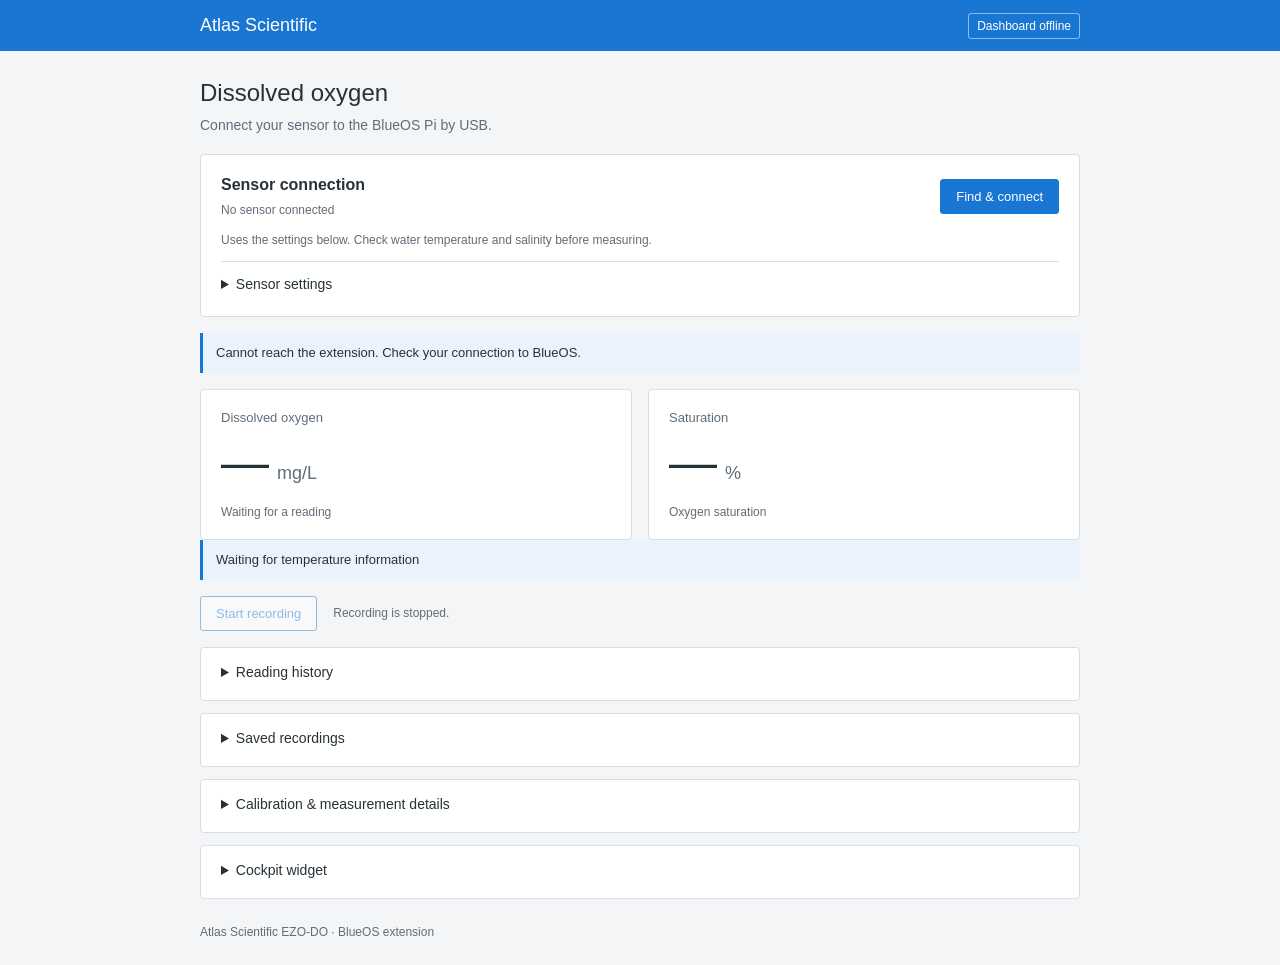
==== commit f8bc35be: "Show automatic RTD temperature and manual fallback" ====
--- a/atlas/static/index.html
+++ b/atlas/static/index.html
@@ -12,9 +12,13 @@
 <label>Connection<select id="transport"><option value="uart">USB carrier</option><option value="i2c">I²C · original carrier</option></select></label>
 <label><span id="port-label">USB device (optional)</span><input id="port" list="ports" placeholder="Choose automatically"><datalist id="ports"></datalist></label><p id="port-help" class="muted small">Find & connect chooses the sensor's USB port automatically.</p>
 <div class="form-grid"><label id="address-field" hidden>I²C address<input id="i2c_address" type="number" min="8" max="119" step="1" value="97" required></label><label id="baud-field">Baud rate<select id="baud"><option>300</option><option>1200</option><option>2400</option><option selected>9600</option><option>19200</option><option>38400</option><option>57600</option><option>115200</option></select></label><label>Read every (seconds)<input id="interval_s" type="number" min="1" max="60" step="1" value="2" required></label></div>
-<div class="form-grid"><label>Water temperature (°C)<input id="temperature_c" type="number" min="0" max="50" step="0.1" value="20" required></label><label>Salinity (ppt)<input id="salinity_ppt" type="number" min="0" max="42" step="0.1" value="0" required></label></div>
+<label>Temperature source<select id="temperature_source"><option value="auto">Automatic · USB EZO-RTD</option><option value="manual">Manual temperature</option></select></label>
+<div id="temperature-usb-settings"><label>Temperature USB device (optional)<input id="temperature_port" list="temperature-ports" placeholder="Detect automatically"><datalist id="temperature-ports"></datalist></label>
+<label>Temperature baud rate<select id="temperature_baud"><option>300</option><option>1200</option><option>2400</option><option selected>9600</option><option>19200</option><option>38400</option><option>57600</option><option>115200</option></select></label>
+<p class="small muted">Plug the EZO-RTD USB carrier into the BlueOS Pi. Leave the device blank to detect it. With multiple RTDs, select the one measuring water beside the DO probe.</p></div>
+<div class="form-grid"><label>Manual / fallback water temperature (°C)<input id="temperature_c" type="number" min="0" max="50" step="0.1" value="20" required></label><label>Salinity (ppt)<input id="salinity_ppt" type="number" min="0" max="42" step="0.1" value="0" required></label></div>
 <label>Air pressure at the water surface (kPa)<input id="pressure_kpa" type="number" min="50" max="150" step="0.1" value="101.3" required></label>
-<p class="small muted">These values are entered manually. Use surface air pressure, not pressure at the ROV's depth.</p>
+<p class="small muted">Automatic temperature uses a fresh sensor reading before each oxygen measurement. If unavailable, the manual temperature is used and marked below. Salinity and air pressure remain manual. Use surface air pressure, not pressure at the ROV's depth.</p>
 <label>Measurements<select id="mode"><option value="hardware">Real sensor</option><option value="demo">Demo · simulated readings</option></select></label>
 <button id="save" type="submit">Apply settings</button>
 </div></details>
@@ -27,6 +31,7 @@
 <article class="card reading"><p class="eyebrow">Dissolved oxygen</p><div><strong id="mg">—</strong><span class="unit">mg/L</span></div><p id="freshness" class="muted">Waiting for a reading</p></article>
 <article class="card reading"><p class="eyebrow">Saturation</p><div><strong id="sat">—</strong><span class="unit">%</span></div><p class="muted">Oxygen saturation</p></article>
 </section>
+<p id="temperature-status" class="notice" role="status">Waiting for temperature information</p>
 <div class="record-row"><button id="record" disabled>Start recording</button><p id="record-state" class="small muted">Recording is stopped.</p></div>
 <details class="card expandable" id="trend"><summary>Reading history</summary><div class="details-content"><label class="inline">Show <select id="metric"><option value="mg_l">mg/L</option><option value="saturation_pct">% saturation</option></select></label><canvas id="chart" role="img" aria-label="Dissolved oxygen trend chart"></canvas><div class="chart-footer"><span id="chart-start">Waiting for readings</span><span id="chart-end">Time</span></div></div></details>
 <details class="card expandable"><summary>Saved recordings</summary><div class="details-content"><p class="small muted">Saved on the Pi. Download a CSV to your computer.</p><div id="sessions" class="sessions"><p class="muted">No recordings yet.</p></div></div></details>
@@ -35,6 +40,6 @@
 <p class="small muted">Follow Atlas's probe preparation instructions and wait for stable readings before calibrating. Air calibration uses a prepared probe exposed to air. Zero calibration requires zero-oxygen solution. Both change the sensor's saved calibration.</p>
 <a href="https://files.atlas-scientific.com/DO_EZO_Datasheet.pdf" target="_blank" rel="noopener">Atlas calibration instructions ↗</a><div class="actions"><button id="cal-air" disabled>Calibrate in air</button><button id="cal-zero" disabled>Calibrate zero</button></div>
 </div></details>
-<details class="card expandable"><summary>Cockpit widget</summary><div class="details-content"><p>In Cockpit, enter Edit mode, open the widget picker and add <strong>Atlas Dissolved Oxygen</strong>.</p><p class="small muted">The widget shows readings from this sensor connection. Connect the sensor here first.</p><a href="widget.html" target="_blank" rel="noopener">Preview widget</a></div></details>
+<details class="card expandable"><summary>Cockpit widget</summary><div class="details-content"><p>In Cockpit, enter Edit mode, open the widget picker and add <strong>Atlas Dissolved Oxygen</strong>.</p><p class="small muted">The widget shows readings from this sensor connection. Connect the sensor here first.</p><a href="widget.html" target="_blank" rel="noopener">Preview widget</a><h2 style="margin-top:16px">Bottom bar</h2><p>In Cockpit v1.19, add a Generic WebSocket connection in General settings using this address:</p><code id="cockpit-url"></code><p>Choose Mini in the widget picker and drag a Very Generic Indicator into the bottom bar. In Custom settings, select Atlas oxygen, name it Oxygen, and set the unit to mg/L. For saturation, use Atlas saturation and unit %.</p><p class="small muted">-1 means no fresh hardware reading. Atlas connected is 1 for a fresh reading and 0 otherwise. Demo readings are excluded.</p><p id="cockpit-status" class="small muted">Checking Cockpit telemetry…</p></div></details>
 <footer>Atlas Scientific EZO-DO · BlueOS extension</footer>
 </main><script src="app.js"></script></body></html>
